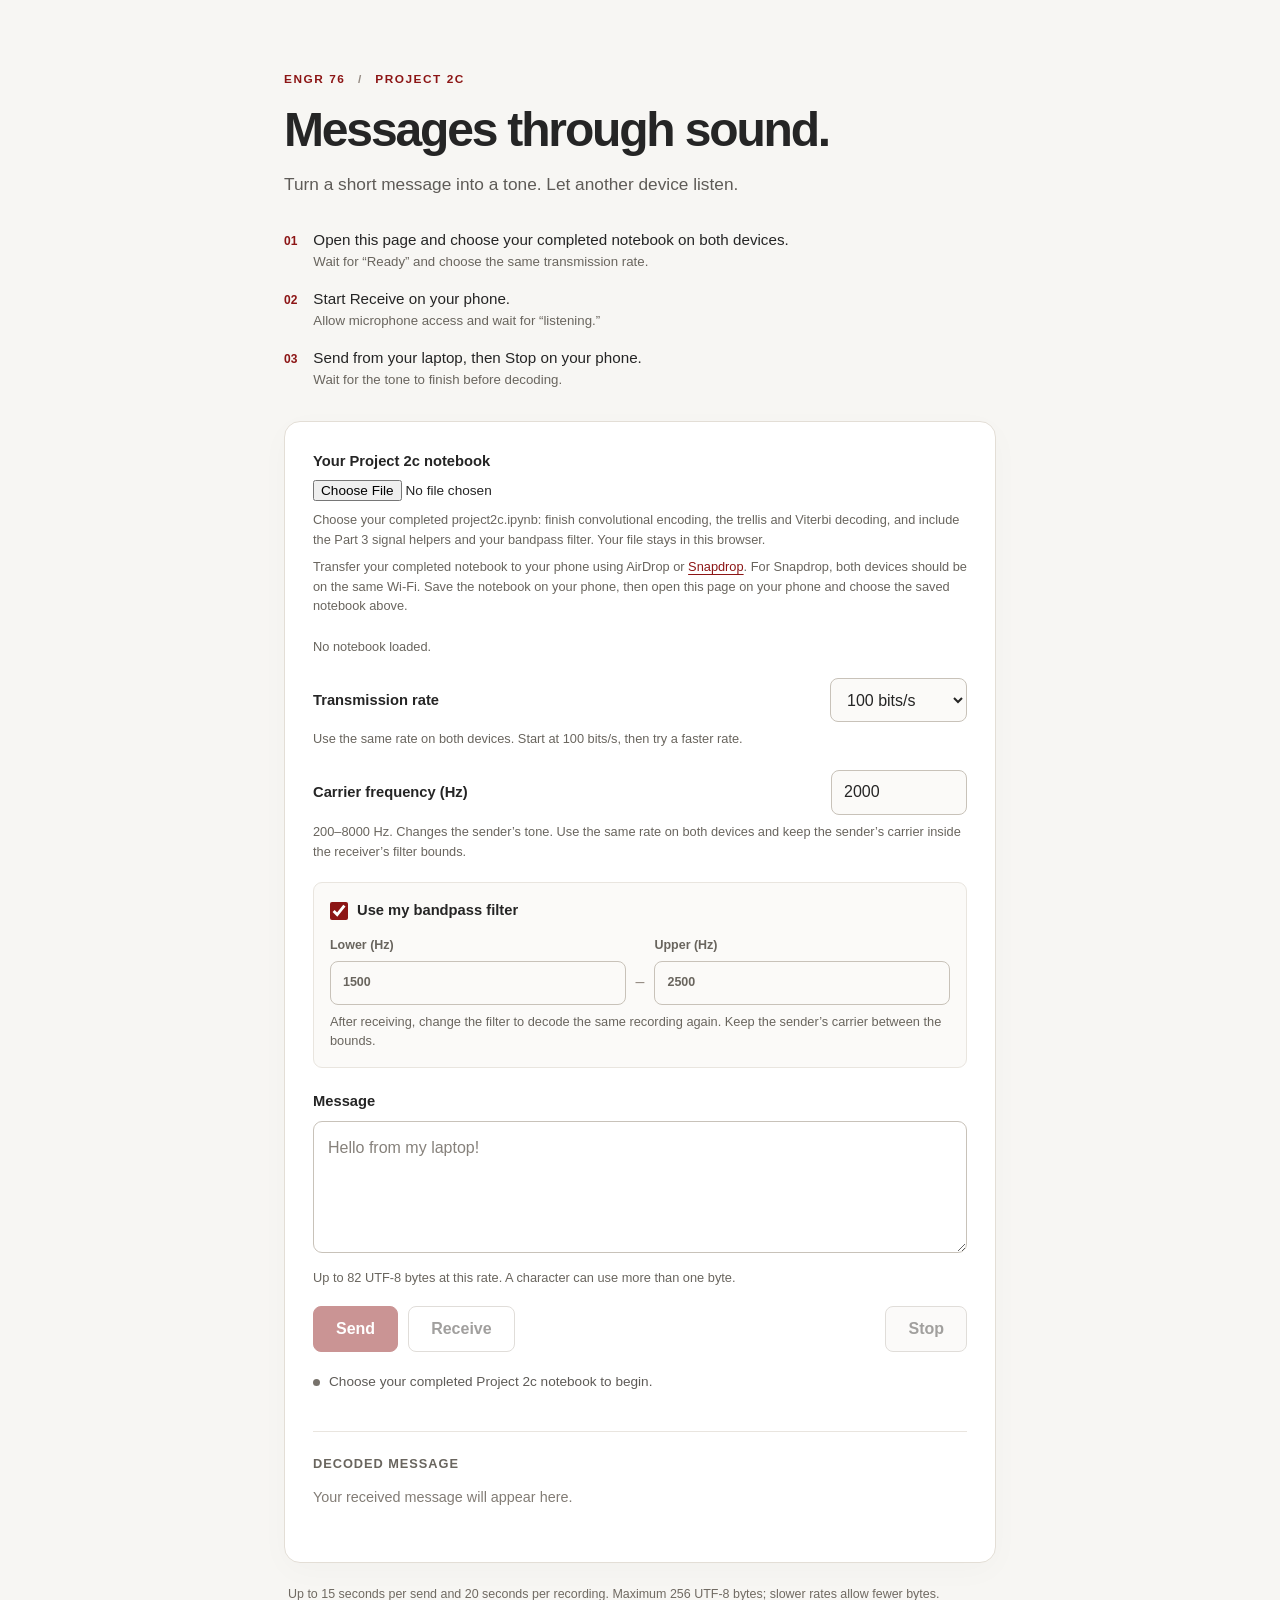
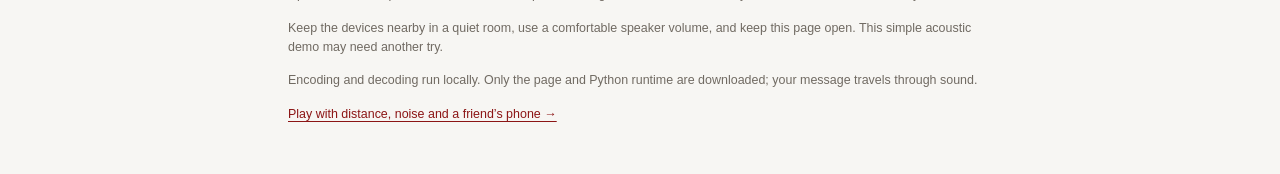
==== project2c/index.html @ e02b9dfd "Publish Project 2c notebook-powered audio demo" ====
<!doctype html>
<html lang="en">
<head>
  <meta charset="utf-8">
  <meta name="viewport" content="width=device-width, initial-scale=1">
  <meta name="theme-color" content="#8c1515">
  <title>Project 2C · Messages through sound</title>
  <link rel="stylesheet" href="./style.css">
  <script type="module" src="./app.js"></script>
</head>
<body>
  <main>
    <header>
      <p class="eyebrow">ENGR 76 <span aria-hidden="true">/</span> Project 2C</p>
      <h1>Messages through sound.</h1>
      <p class="intro">Turn a short message into a tone. Let another device listen.</p>
    </header>

    <section class="guide" aria-label="How to connect two devices">
      <ol>
        <li><span>01</span><div>Open this page and choose your completed notebook on both devices.<small>Wait for “Ready” and choose the same transmission rate.</small></div></li>
        <li><span>02</span><div>Start Receive on your phone.<small>Allow microphone access and wait for “listening.”</small></div></li>
        <li><span>03</span><div>Send from your laptop, then Stop on your phone.<small>Wait for the tone to finish before decoding.</small></div></li>
      </ol>
    </section>

    <section class="workspace" aria-label="Sound messenger">
      <label for="notebook">Your Project 2c notebook</label>
      <input id="notebook" type="file" accept=".ipynb" aria-describedby="notebook-hint notebook-status">
      <p id="notebook-hint" class="hint">Choose your completed project2c.ipynb: finish convolutional encoding, the trellis and Viterbi decoding, and include the Part 3 signal helpers and your bandpass filter. Your file stays in this browser.</p>
      <p class="hint">Transfer your completed notebook to your phone using AirDrop or <a href="https://snapdrop.me" target="_blank" rel="noopener noreferrer">Snapdrop</a>. For Snapdrop, both devices should be on the same Wi-Fi. Save the notebook on your phone, then open this page on your phone and choose the saved notebook above.</p>
      <p id="notebook-status" class="hint" role="status" aria-live="polite">No notebook loaded.</p>

      <div class="rate-row">
        <label for="rate">Transmission rate</label>
        <select id="rate" aria-describedby="rate-hint">
          <option value="50">50 bits/s</option>
          <option value="100" selected>100 bits/s</option>
          <option value="200">200 bits/s</option>
        </select>
      </div>
      <p id="rate-hint" class="hint">Use the same rate on both devices. Start at 100 bits/s, then try a faster rate.</p>

      <div class="rate-row">
        <label for="carrier">Carrier frequency (Hz)</label>
        <input id="carrier" type="number" min="200" max="8000" step="any" value="2000" aria-describedby="carrier-hint">
      </div>
      <p id="carrier-hint" class="hint">200–8000 Hz. Changes the sender’s tone. Use the same rate on both devices and keep the sender’s carrier inside the receiver’s filter bounds.</p>

      <div class="filter-panel">
        <label class="filter-switch" for="use-filter"><input id="use-filter" type="checkbox" checked aria-describedby="filter-hint"> Use my bandpass filter</label>
        <div class="filter-bounds">
          <label for="filter-min">Lower (Hz)<input id="filter-min" type="number" min="0" max="22050" step="any" value="1500" aria-describedby="filter-hint"></label>
          <span aria-hidden="true">–</span>
          <label for="filter-max">Upper (Hz)<input id="filter-max" type="number" min="0" max="22050" step="any" value="2500" aria-describedby="filter-hint"></label>
        </div>
        <p id="filter-hint" class="hint">After receiving, change the filter to decode the same recording again. Keep the sender’s carrier between the bounds.</p>
      </div>

      <label for="message">Message</label>
      <textarea id="message" rows="4" placeholder="Hello from my laptop!" aria-describedby="message-info limits" spellcheck="false"></textarea>
      <p id="message-info" class="hint">Enter a short message to send.</p>

      <div class="actions">
        <button id="send" class="primary" disabled>Send</button>
        <button id="receive" disabled>Receive</button>
        <button id="stop" class="quiet" disabled>Stop</button>
      </div>
      <div class="status-row">
        <span id="state-dot" class="state-dot" aria-hidden="true"></span>
        <p id="status" role="status" aria-live="polite">Choose your completed Project 2c notebook to begin.</p>
        <button id="retry" class="retry" hidden>Retry</button>
      </div>
      <p id="secure-notice" class="notice" hidden>Microphone access needs HTTPS (or localhost on this device). A plain LAN HTTP address will not enable your phone’s microphone.</p>
      <noscript><p class="notice">Enable JavaScript to run Python and audio in your browser.</p></noscript>

      <div class="received">
        <h2>Decoded message</h2>
        <p id="decoded" aria-live="polite" class="empty">Your received message will appear here.</p>
      </div>
    </section>

    <footer>
      <p id="limits">Up to 15 seconds per send and 20 seconds per recording. Maximum 256 UTF-8 bytes; slower rates allow fewer bytes.</p>
      <p>Keep the devices nearby in a quiet room, use a comfortable speaker volume, and keep this page open. This simple acoustic demo may need another try.</p>
      <p>Encoding and decoding run locally. Only the page and Python runtime are downloaded; your message travels through sound.</p>
      <p><a href="./guide.html">Play with distance, noise and a friend’s phone →</a></p>
    </footer>
  </main>
</body>
</html>
---- project2c/style.css ----
:root { color-scheme: light; font-family: -apple-system, BlinkMacSystemFont, "Segoe UI", sans-serif; color: #252525; background: #f7f6f3; line-height: 1.55; }
* { box-sizing: border-box; }
body { margin: 0; }
main { max-width: 760px; padding: 58px 24px 36px; margin: auto; }
.eyebrow { text-transform: uppercase; letter-spacing: .13em; font-size: .74rem; font-weight: 700; color: #8c1515; }
.eyebrow span { margin: 0 .65em; color: #958b83; }
h1 { font-size: clamp(2rem, 5.7vw, 3rem); line-height: 1.15; font-weight: 650; letter-spacing: -.045em; margin: 14px 0; }
.intro { color: #5e5b57; font-size: 1.08rem; margin: 0; }
.guide { margin: 30px 0; }
ol { padding: 0; margin: 0; list-style: none; display: grid; gap: 15px; }
li { display: flex; align-items: baseline; gap: 16px; font-size: .95rem; }
li > span { color: #8c1515; font-variant-numeric: tabular-nums; font-size: .75rem; font-weight: 700; }
small { display: block; font-size: .83rem; color: #69655e; }
.workspace { padding: 28px; background: white; border: 1px solid #e3ded6; border-radius: 16px; box-shadow: 0 8px 32px #33221106; }
label { display: block; font-weight: 650; font-size: .92rem; }
.rate-row { display: flex; align-items: center; justify-content: space-between; gap: 16px; }
select, input, textarea, button { font: inherit; }
select, input[type="number"] { background: #fbfaf8; color: inherit; border: 1px solid #c8c2b9; border-radius: 8px; padding: 9px 34px 9px 12px; min-height: 44px; }
input[type="number"] { width: 136px; padding-right: 12px; }
input[type="file"] { width: 100%; margin-top: 8px; font: inherit; font-size: .85rem; }
#notebook-hint { margin-bottom: 5px; }
#notebook-status { overflow-wrap: anywhere; }
textarea { width: 100%; resize: vertical; min-height: 132px; max-height: 400px; padding: 14px; margin-top: 8px; border: 1px solid #c8c2b9; border-radius: 9px; background: #fff; color: inherit; font-size: 1rem; }
textarea::placeholder { color: #86817b; }
.hint { font-size: .8rem; color: #69655e; margin: 7px 0 21px; }
#message-info { margin-bottom: 18px; }
.hint.invalid { color: #8c1515; }
.actions { display: flex; gap: 10px; }
button { cursor: pointer; border: 1px solid #bcb5ac; border-radius: 8px; background: #fff; color: #302d29; font-weight: 650; padding: 10px 22px; min-height: 46px; }
button:hover:enabled { background: #f2efea; }
button.primary { background: #8c1515; border-color: #8c1515; color: #fff; }
button.primary:hover:enabled { background: #6d1010; }
button.quiet { margin-left: auto; background: #f7f6f3; }
button:disabled { cursor: default; opacity: .45; }
:focus-visible { outline: 3px solid #18758c; outline-offset: 3px; }
.status-row { display: flex; gap: 9px; align-items: baseline; margin: 19px 0 0; min-height: 48px; }
.state-dot { flex-shrink: 0; width: 7px; height: 7px; border-radius: 50%; background: #77726b; }
.state-dot[data-state="receiving"], .state-dot[data-state="sending"] { background: #237c60; box-shadow: 0 0 0 4px #237c601a; }
.state-dot[data-state="error"] { background: #a02626; }
#status { font-size: .85rem; color: #5e5b57; margin: 0; flex: 1; }
button.retry { padding: 4px 10px; font-size: .8rem; min-height: 36px; }
.notice { background: #faf1e6; color: #624323; padding: 12px; border-radius: 8px; font-size: .85rem; }
.received { border-top: 1px solid #e9e5df; margin-top: 12px; padding-top: 22px; }
h2 { font-size: .8rem; text-transform: uppercase; letter-spacing: .075em; color: #69655e; margin: 0 0 12px; }
#decoded { white-space: pre-wrap; overflow-wrap: anywhere; min-height: 48px; margin: 0; font-size: 1.05rem; }
#decoded.empty { color: #827c75; font-size: .9rem; }
footer { color: #706a62; font-size: .78rem; padding: 8px 4px 0; }
footer p { margin: 14px 0; }
a { color: #8c1515; text-underline-offset: 3px; }
[hidden] { display: none !important; }
@media (max-width: 480px) {
  main { padding: 30px 16px 28px; }
  .workspace { padding: 20px 16px; }
  .rate-row { gap: 8px; }
  .rate-row label { font-size: .85rem; }
  button { padding: 10px 18px; }
  .actions { gap: 8px; }
}

.filter-panel { padding: 16px; margin: 0 0 22px; background: #fbfaf8; border: 1px solid #e9e5df; border-radius: 9px; }
.filter-switch { display: flex; align-items: center; gap: 9px; }
.filter-switch input { width: 18px; height: 18px; accent-color: #8c1515; margin: 0; }
.filter-bounds { display: flex; align-items: end; gap: 10px; margin-top: 14px; }
.filter-bounds label { flex: 1; min-width: 0; font-size: .78rem; color: #69655e; }
.filter-bounds input { display: block; width: 100%; margin-top: 5px; }
.filter-bounds > span { padding-bottom: 10px; color: #958b83; }
.filter-panel .hint { margin-bottom: 0; }
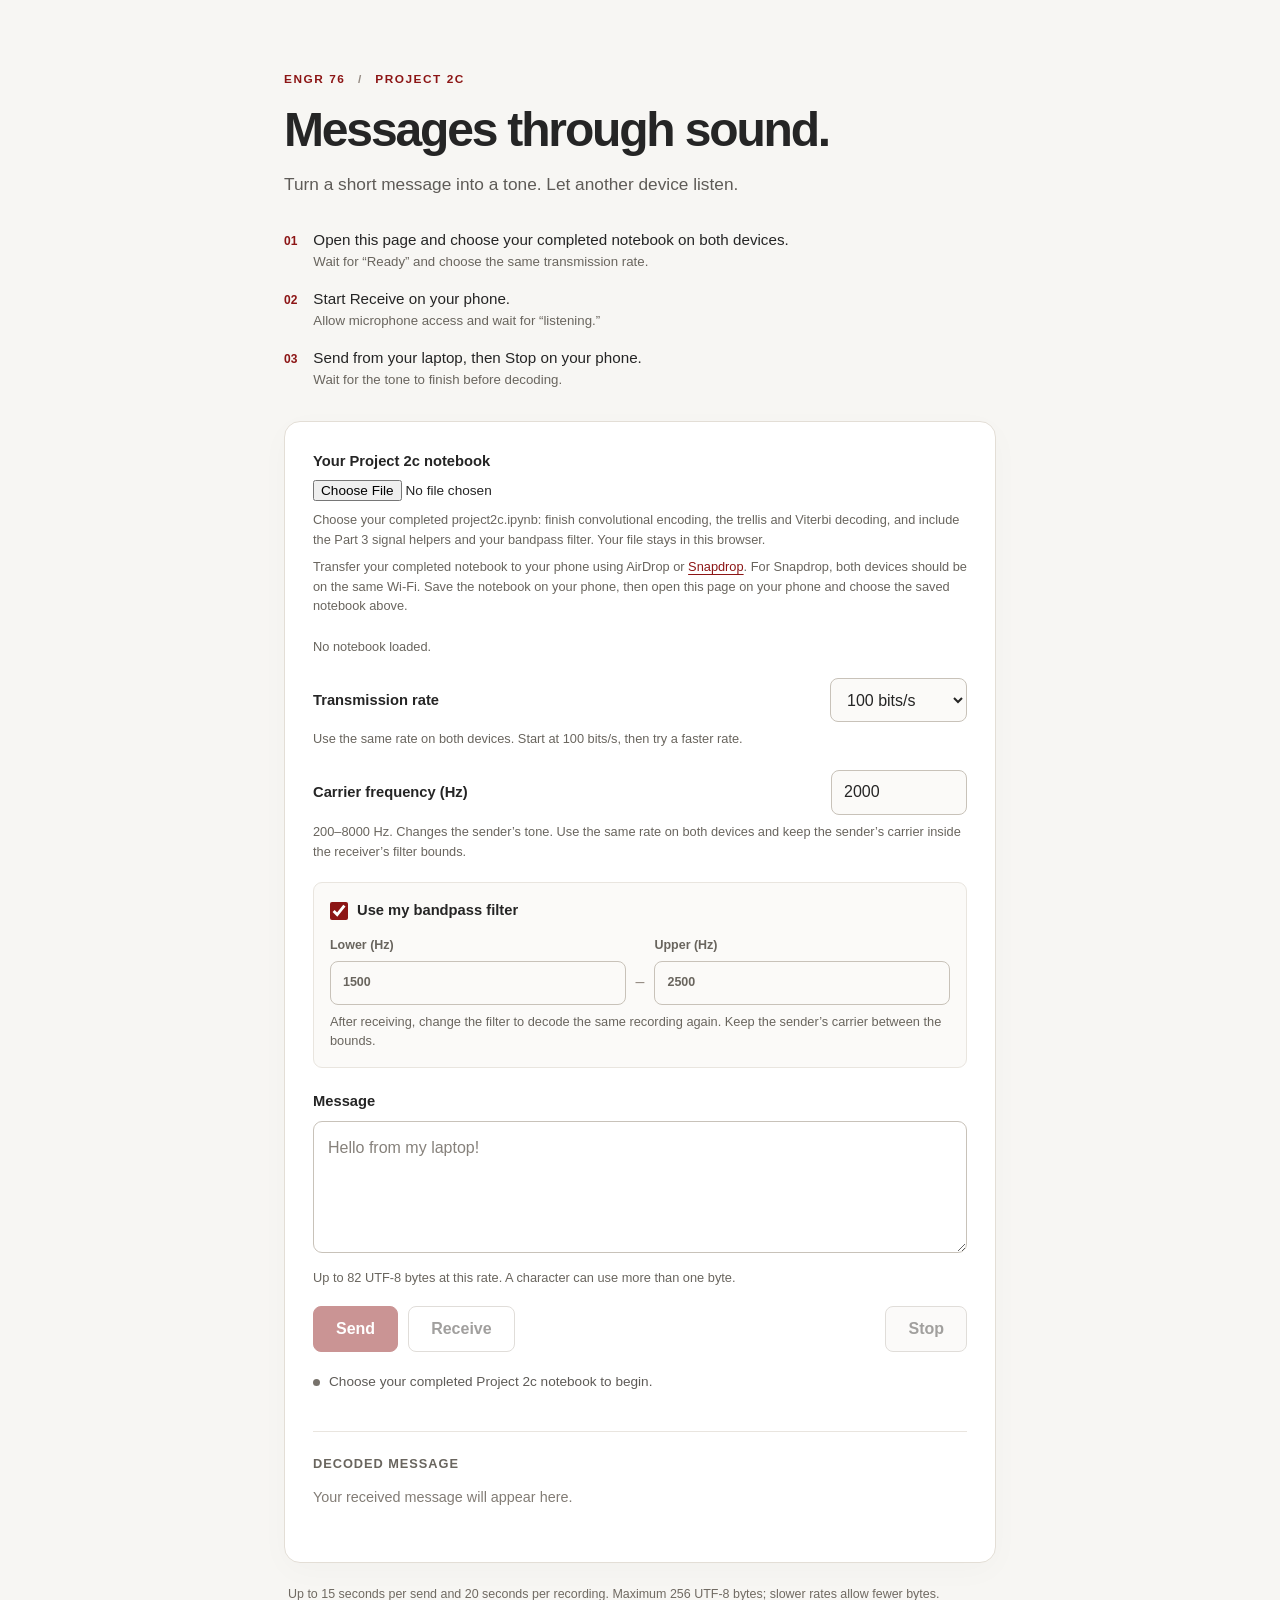
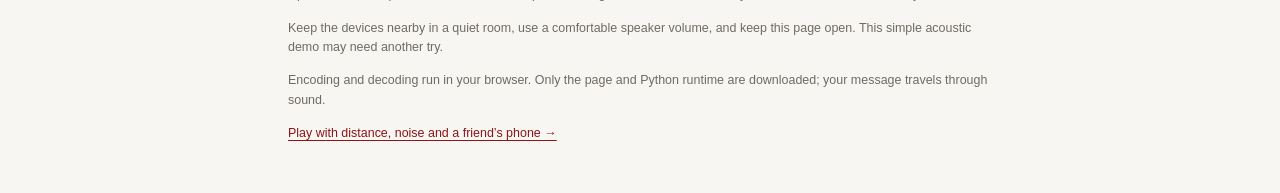
==== commit 503842e7: "Clarify required Project 2c demo attempt and feedback" ====
--- a/project2c/index.html
+++ b/project2c/index.html
@@ -71,7 +71,7 @@
         <p id="status" role="status" aria-live="polite">Choose your completed Project 2c notebook to begin.</p>
         <button id="retry" class="retry" hidden>Retry</button>
       </div>
-      <p id="secure-notice" class="notice" hidden>Microphone access needs HTTPS (or localhost on this device). A plain LAN HTTP address will not enable your phone’s microphone.</p>
+      <p id="secure-notice" class="notice" hidden>For microphone access, open https://engr-76.github.io/project2c/ over HTTPS and allow access when prompted.</p>
       <noscript><p class="notice">Enable JavaScript to run Python and audio in your browser.</p></noscript>
 
       <div class="received">
@@ -83,7 +83,7 @@
     <footer>
       <p id="limits">Up to 15 seconds per send and 20 seconds per recording. Maximum 256 UTF-8 bytes; slower rates allow fewer bytes.</p>
       <p>Keep the devices nearby in a quiet room, use a comfortable speaker volume, and keep this page open. This simple acoustic demo may need another try.</p>
-      <p>Encoding and decoding run locally. Only the page and Python runtime are downloaded; your message travels through sound.</p>
+      <p>Encoding and decoding run in your browser. Only the page and Python runtime are downloaded; your message travels through sound.</p>
       <p><a href="./guide.html">Play with distance, noise and a friend’s phone →</a></p>
     </footer>
   </main>
